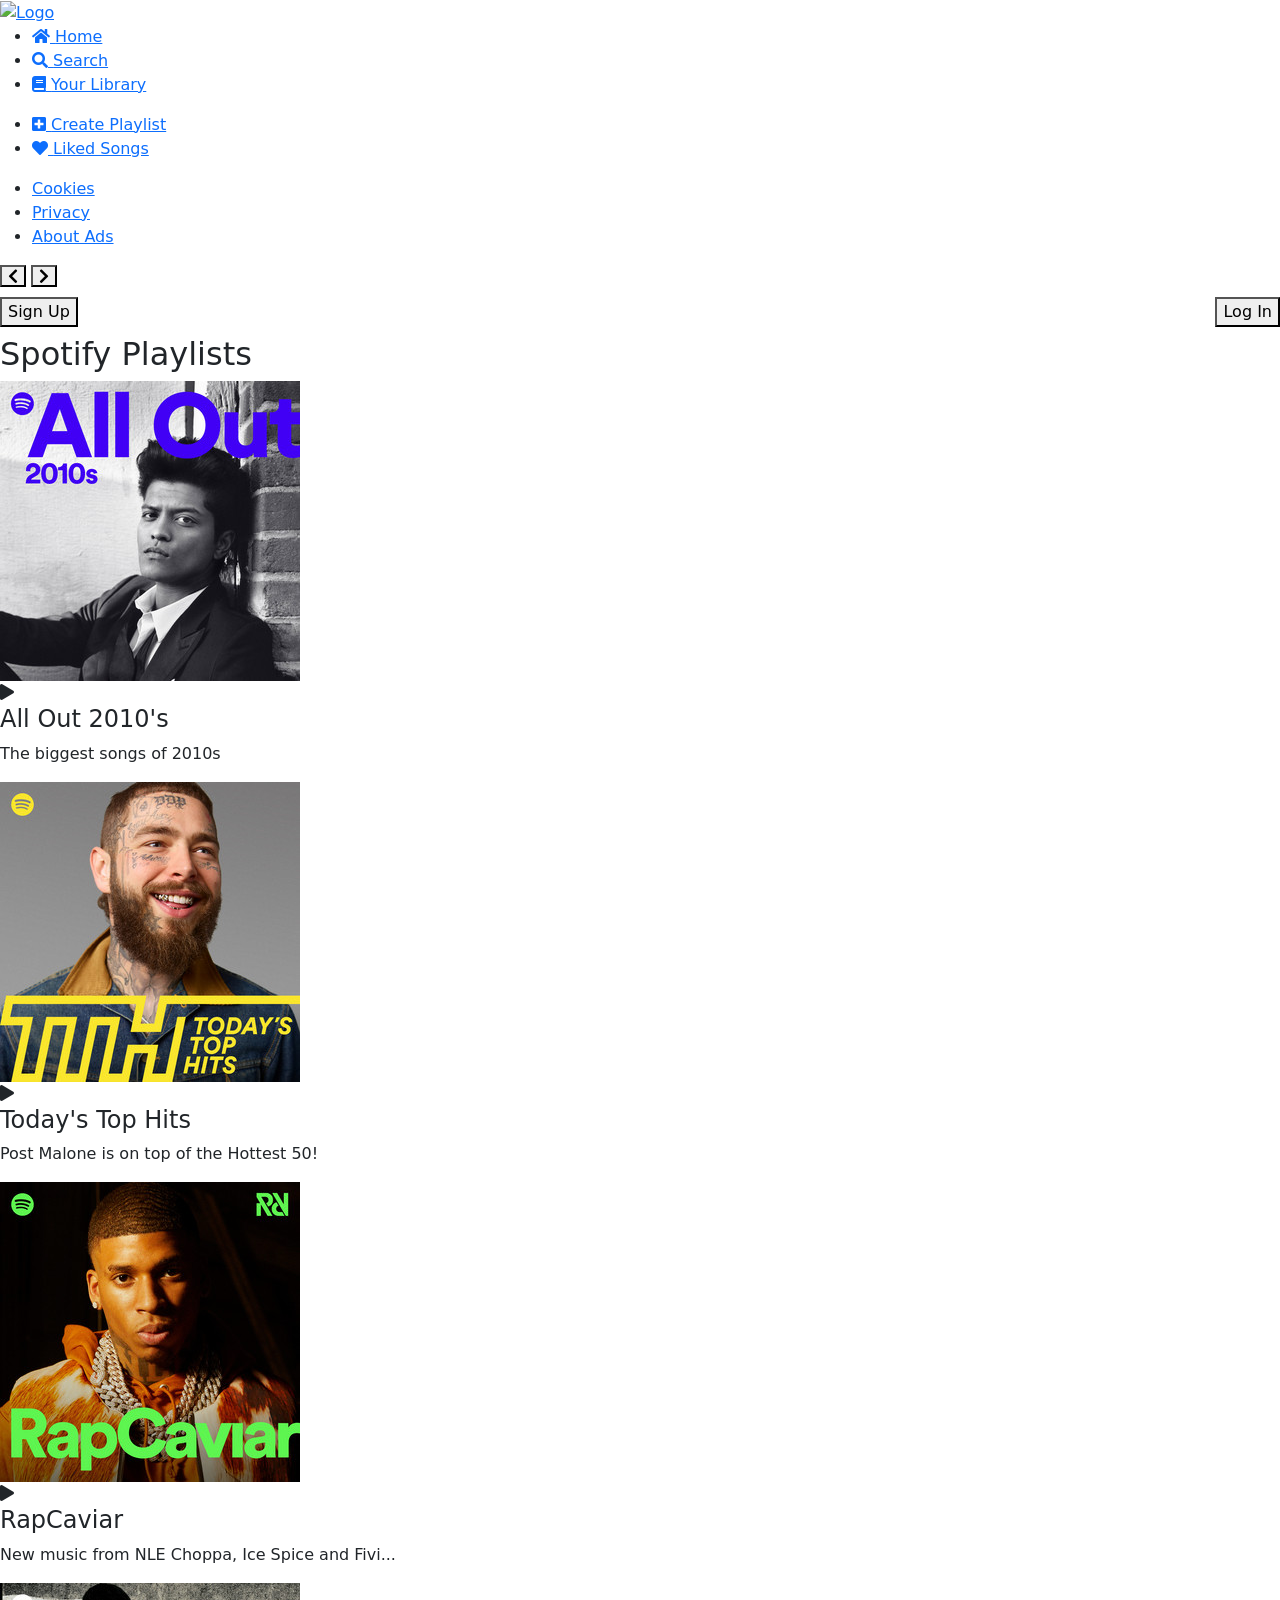
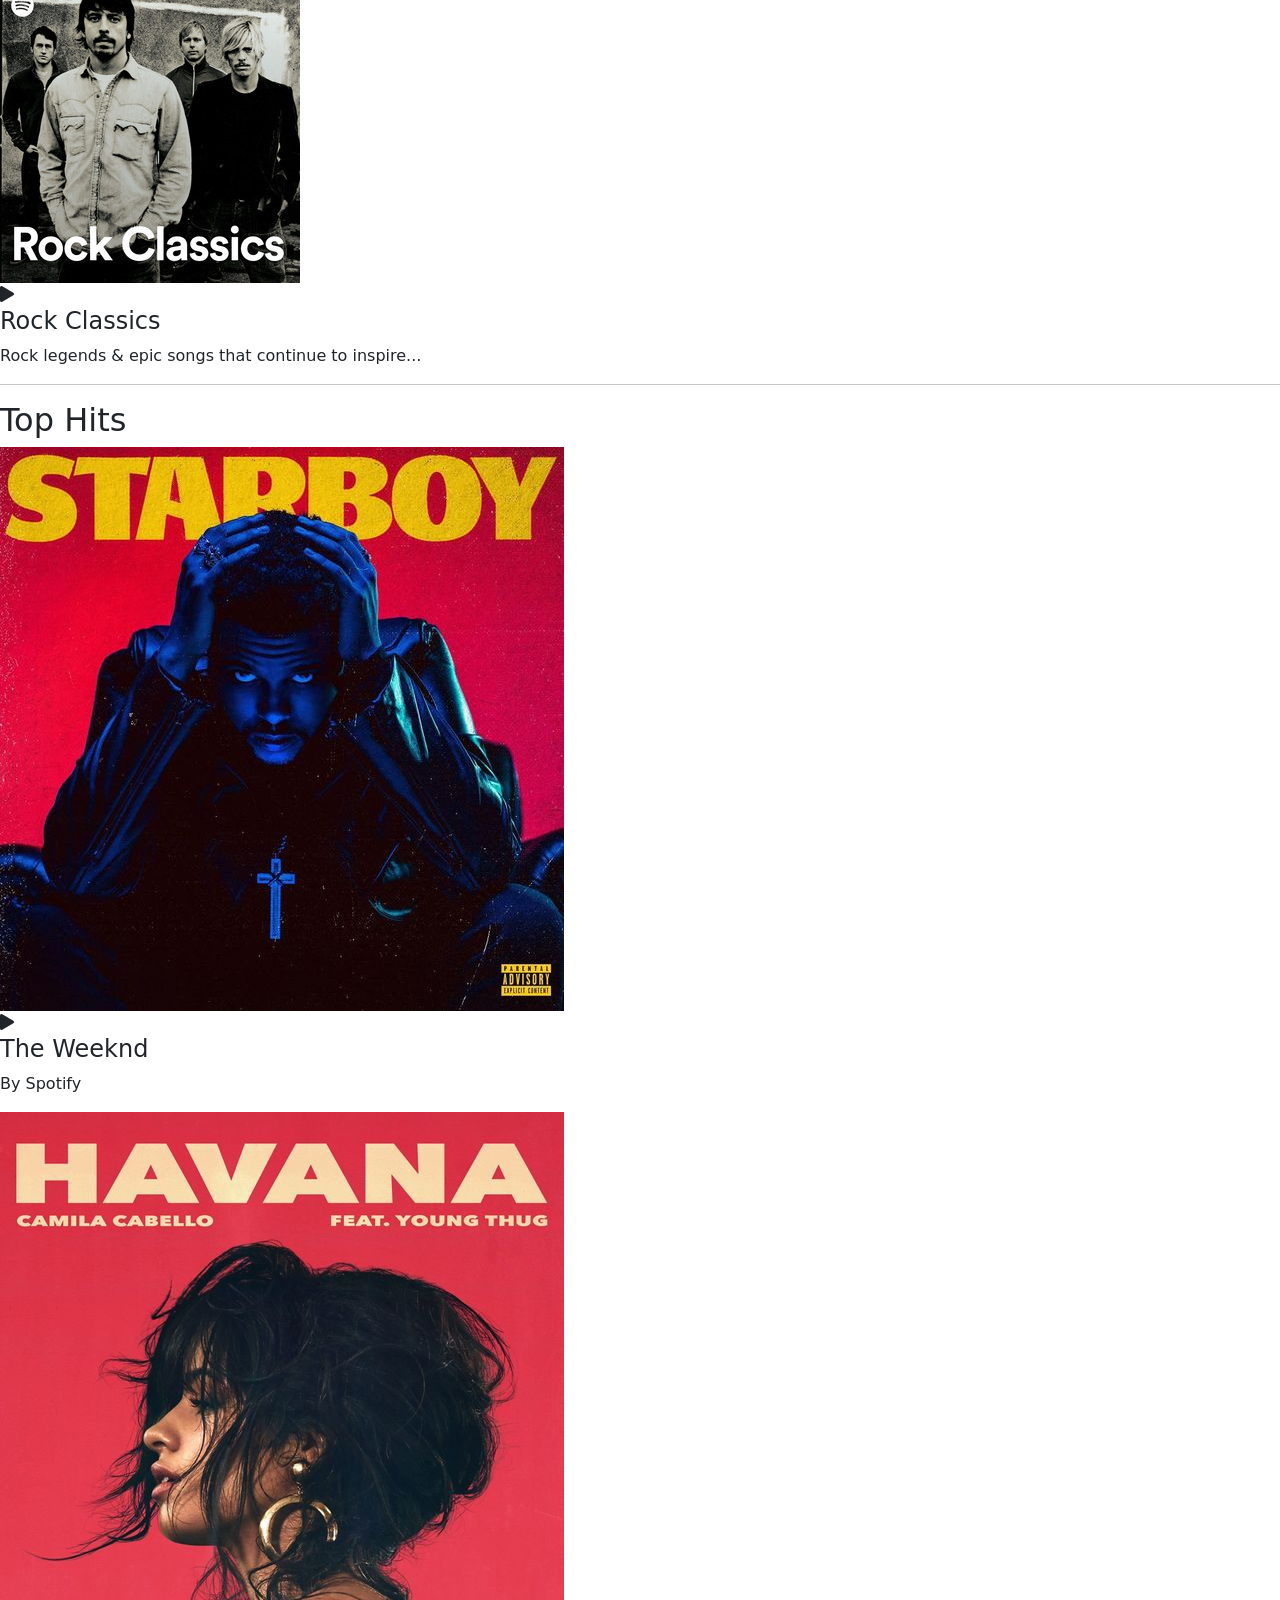
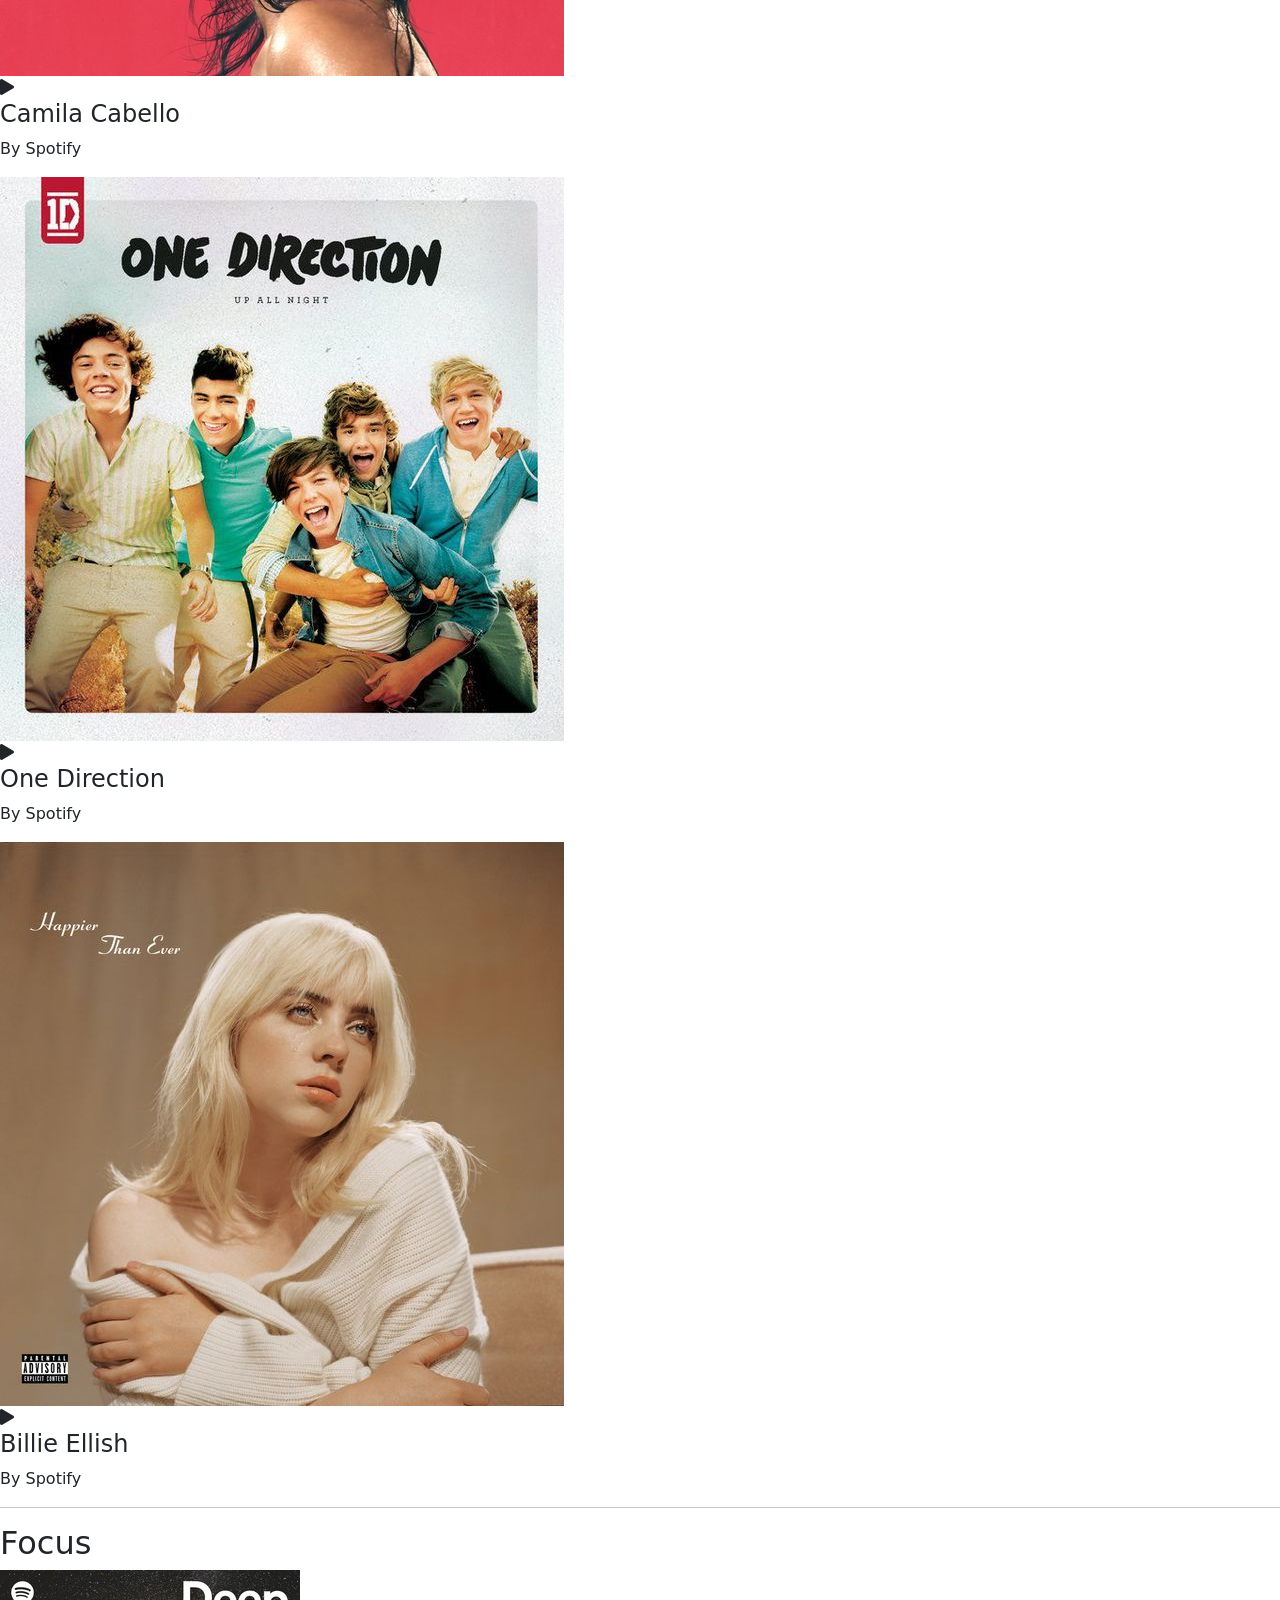
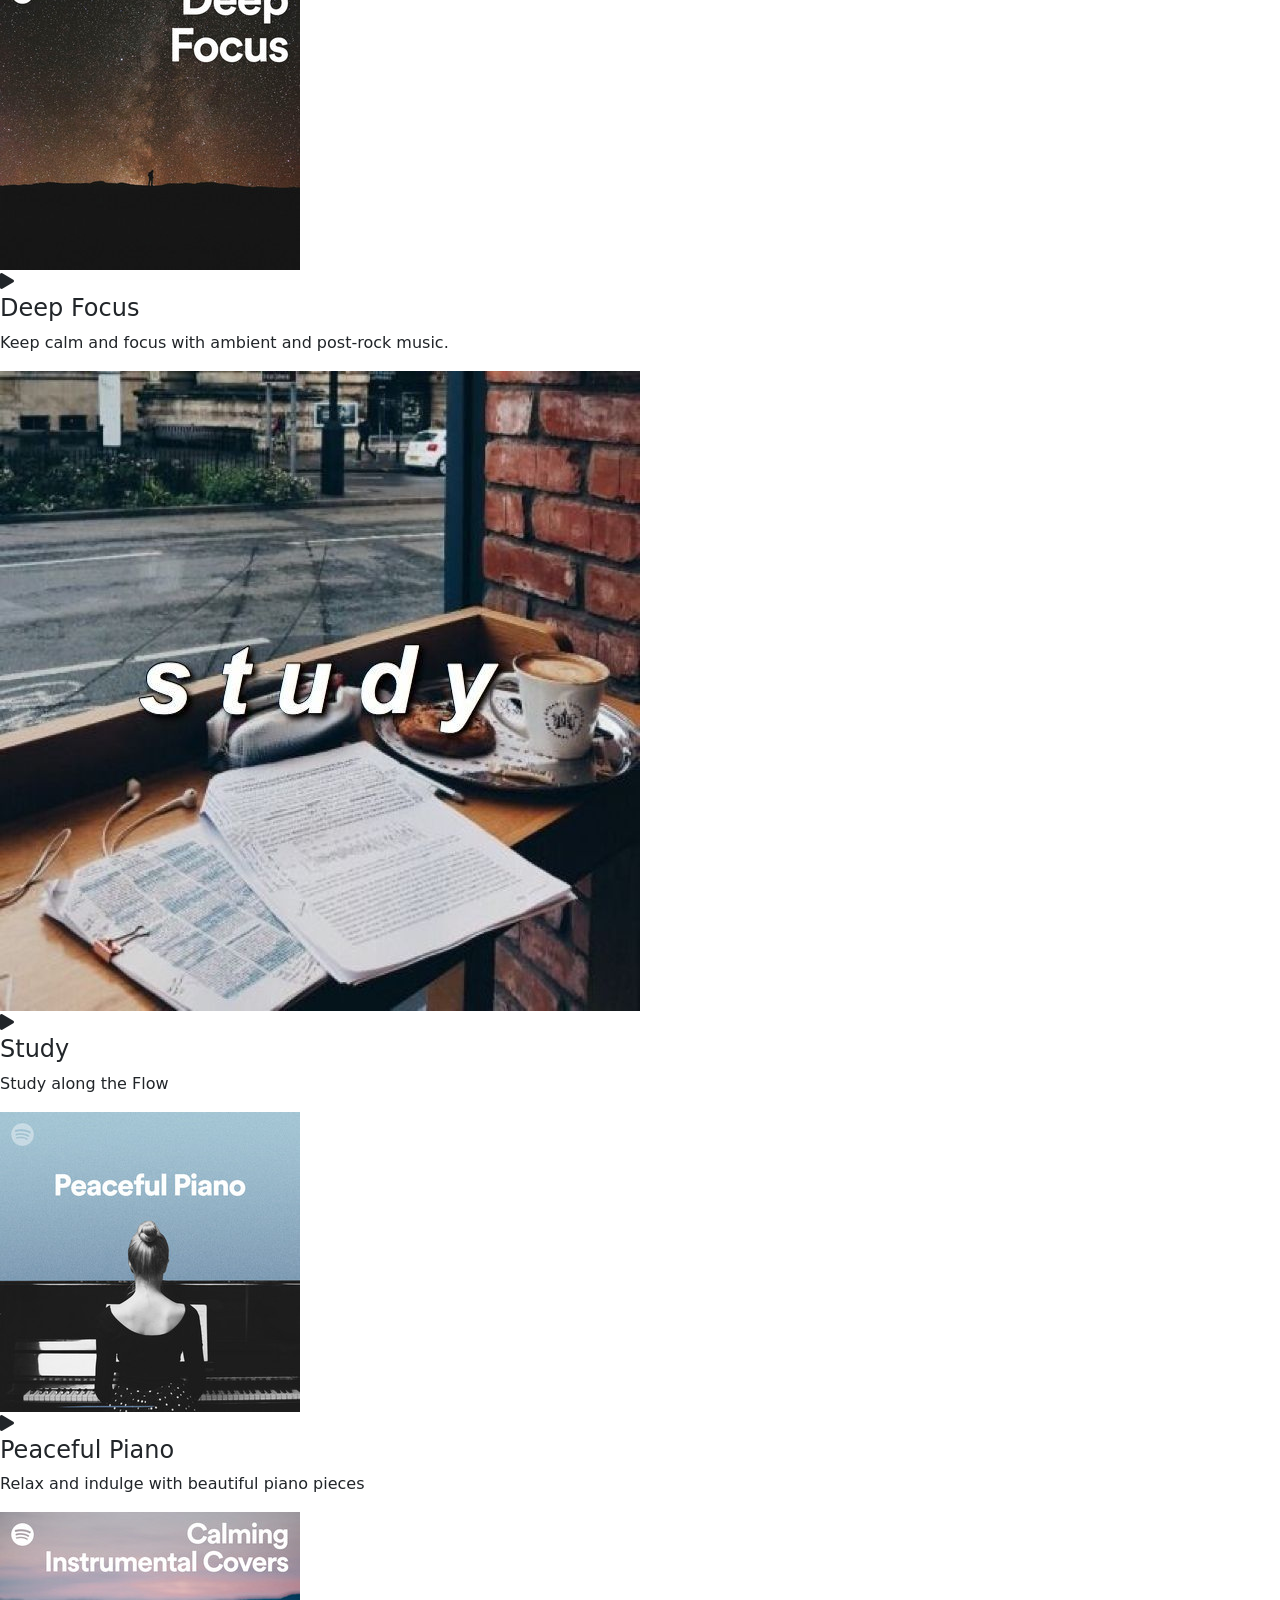
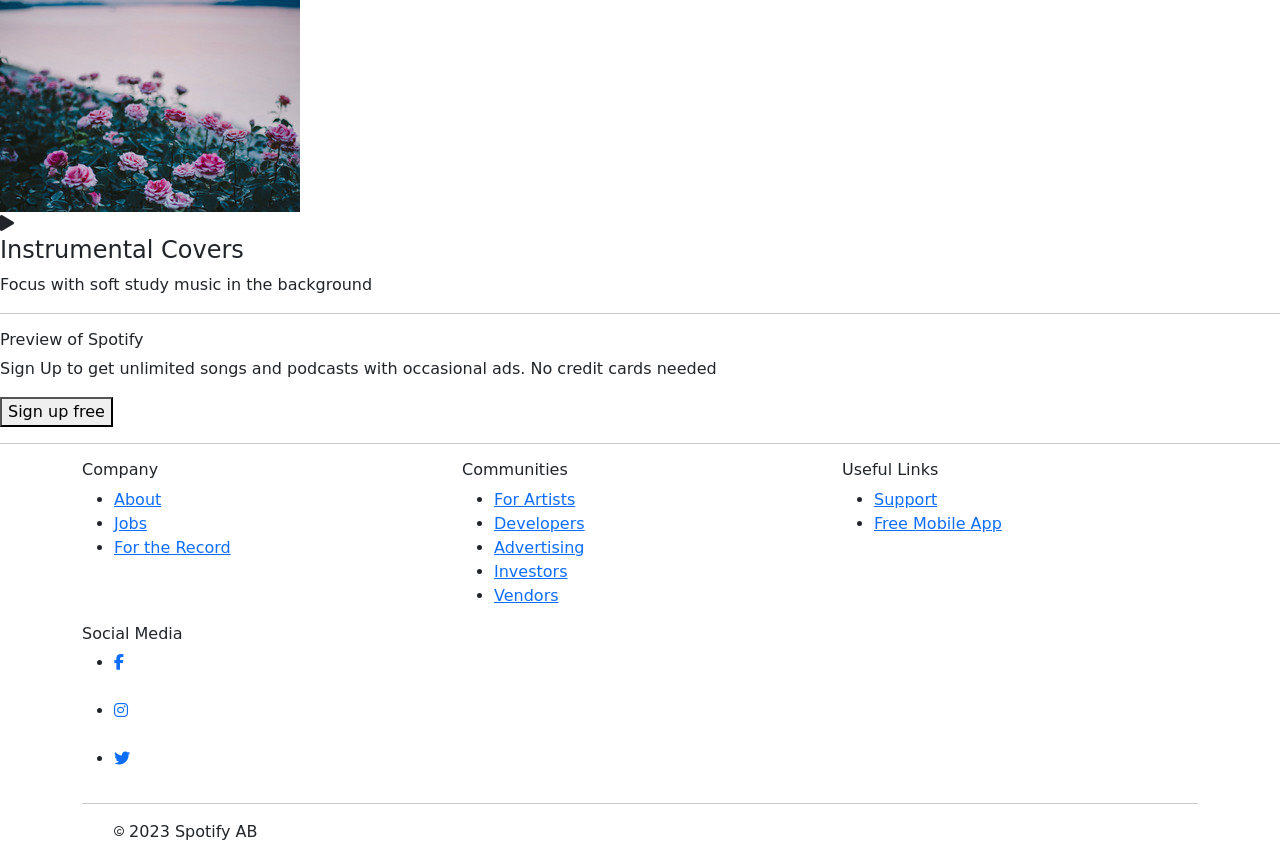
==== index.html @ f7d05b73 "Update and rename index.html.html to index.html" ====
<!DOCTYPE html>
<html lang="en">
    <head>
        <meta charset="UTF-8">
        <meta name="viewport" content="width=device-width, initial-scale=1.0">
        <meta http-equiv="X-UA-Compatible" content="IE=edge"> 
        <link href="https://cdn.jsdelivr.net/npm/bootstrap@5.2.3/dist/css/bootstrap.min.css" rel="stylesheet">
        <link rel="stylesheet" href="home.css">
        <link rel="stylesheet" type="text/css" href="https://cdnjs.cloudflare.com/ajax/libs/font-awesome/6.4.0/css/all.min.css">
        <link rel="stylesheet" href="https://cdnjs.cloudflare.com/ajax/libs/font-awesome/5.15.3/css/all.min.css" 
        integrity="sha512-JOZcJmyEkdR8XaWxkcFT+3m3C/xDm+hPPo10ihHZZ48vG2SwcEoRucX8MnMDMf1N7RGU6Y5uV8WU6nNvLY7BZQ==" crossorigin="anonymous" referrerpolicy="no-referrer" />

        <title>Spotify</title>
    </head>
    <body>

      <div class="sidebar">
        <div class="logo">
          <a href="#">
            <img src="https://storage.googleapis.com/pr-newsroom-wp/1/2018/11/Spotify_Logo_CMYK_Green.png" alt="Logo" />
          </a>
        </div>
  
        <div class="navigation">
          <ul>
            <li>
              <a href="#">
                <span class="fa fa-home"></span>
                <span>Home</span>
              </a>
            </li>
  
            <li>
              <a href="#">
                <span class="fa fa-search"></span>
                <span>Search</span>
              </a>
            </li>
  
            <li>
              <a href="#">
                <span class="fa fas fa-book"></span>
                <span>Your Library</span>
              </a>
            </li>
          </ul>
        </div>
  
        <div class="navigation">
          <ul>
            <li>
              <a href="#">
                <span class="fa fas fa-plus-square"></span>
                <span>Create Playlist</span>
              </a>
            </li>
  
            <li>
              <a href="#">
                <span class="fa fas fa-heart"></span>
                <span>Liked Songs</span>
              </a>
            </li>
          </ul>
        </div>
  
        <div class="policies">
          <ul>
            <li><a href="#">Cookies</li>
            <li><a href="#">Privacy</a></li>
            <li><a href="#">About Ads</a></li>  
          </ul>
          
        </div>
      </div>

      <!-- main container -->
      


      <div class="main-container">
        <div class="topbar">
          <div class="prev-next-buttons">
            <button type="button" class="fa fas fa-chevron-left"></button>
            <button type="button" class="fa fas fa-chevron-right"></button>
          </div>
  
          <div class="navbar">
            <button class="sign-up">Sign Up</button>
            <button type="button" class="login" onclick="navigateToLoginPage()">Log In</button>
          </div>
        </div>
        <div class="spotify-playlists">
          <h2>Spotify Playlists</h2>

          <div class="list">
            <div class="item">
              <img src="2010.jpg"/>
              <div class="play">
                <span class="fa fa-play"></span>
              </div>
              <h4>All Out 2010's</h4>
              <p>The biggest songs of 2010s</p>
            </div>
            <div class="item">
              <img src="post malone.jpg"/>
              <div class="play">
                <span class="fa fa-play"></span>
              </div>
              <h4>Today's Top Hits</h4>
              <p>Post Malone is on top of the Hottest 50!</p>
            </div>
            <div class="item">
              <img src="rap caviar.jpg"/>
              <div class="play">
                <span class="fa fa-play"></span>
              </div>
              <h4>RapCaviar</h4>
              <p>New music from NLE Choppa, Ice Spice and Fivi...</p>
            </div>
            <div class="item">
              <img src="rock classics.jpg"/>
              <div class="play">
                <span class="fa fa-play"></span>
              </div>
              <h4>Rock Classics</h4>
              <p>Rock legends & epic songs that continue to inspire...</p>
            </div>
            <hr>
          </div>
          
        </div>
        <div class="spotify-playlists">
          <h2>Top Hits</h2>

          <div class="list">
            <div class="item">
              <img src="weeknd.jpg"/>
              <div class="play">
                <span class="fa fa-play"></span>
              </div>
              <h4>The Weeknd</h4>
              <p>By Spotify</p>
            </div>
            <div class="item">
              <img src="havana.jpg"/>
              <div class="play">
                <span class="fa fa-play"></span>
              </div>
              <h4>Camila Cabello</h4>
              <p>By Spotify</p>
            </div>
            <div class="item">
              <img src="one direction.jpg"/>
              <div class="play">
                <span class="fa fa-play"></span>
              </div>
              <h4>One Direction</h4>
              <p>By Spotify</p>
            </div>
            <div class="item">
              <img src="billlie.jpg"/>
              <div class="play">
                <span class="fa fa-play"></span>
              </div>
              <h4>Billie Ellish</h4>
              <p>By Spotify</p>
            </div>
            <hr>
          </div>
          
        </div>
        <div class="spotify-playlists">
          <h2>Focus</h2>

          <div class="list">
            <div class="item">
              <img src="focus.jpg"/>
              <div class="play">
                <span class="fa fa-play"></span>
              </div>
              <h4>Deep Focus</h4>
              <p>Keep calm and focus with ambient and post-rock music.</p>
            </div>
            <div class="item">
              <img src="study.jpg"/>
              <div class="play">
                <span class="fa fa-play"></span>
              </div>
              <h4>Study</h4>
              <p>Study along the Flow</p>
            </div>
            <div class="item">
              <img src="peaceful piano.jpg"/>
              <div class="play">
                <span class="fa fa-play"></span>
              </div>
              <h4>Peaceful Piano</h4>
              <p>Relax and indulge with beautiful piano pieces</p>
            </div>
            <div class="item">
              <img src="instrumental.jpg"/>
              <div class="play">
                <span class="fa fa-play"></span>
              </div>
              <h4>Instrumental Covers</h4>
              <p>Focus with soft study music in the background</p>
            </div>
            <hr>
          </div>
          
        </div>

        


        

        <!--preview-->
        <div class="preview">
          <div class="text">
            <h6>Preview of Spotify</h6>
            <p>Sign Up to get unlimited songs and podcasts with occasional ads. No credit cards needed</p>
          </div>
          <div class="button">
            <button type="button">Sign up free</button>

          </div>
        </div>
        <hr>

        <footer>
          <div class="container">
            <div class="row">
              <div class="col-md-4">
                <h6>Company</h6>
                <ul>
                  <li><a href="#">About</a></li>
                  <li><a href="#">Jobs</a></li>
                  <li><a href="#">For the Record</a></li>
                  
                  
  
                </ul>
              </div>
              <div class="col-md-4">
                <h6>Communities</h6>
                <ul>
                  <li><a href="#">For Artists</a></li>
                  <li><a href="#">Developers</a></li>
                  <li><a href="#">Advertising</a></li>
                  <li><a href="#">Investors</a></li>
                  <li><a href="#">Vendors</a></li>
                </ul>
              </div>
              <div class="col-md-4">
                <h6>Useful Links</h6>
                <ul>
                  <li><a href="#">Support</a></li>
                  <li><a href="#">Free Mobile App</a></li>
                </ul>
              </div>
              <div class="col-md-4 social-media">
                <h6>Social Media</h6>
                <ul class="social">
                  <li><a href="#"><i class="fa-brands fa-facebook-f"></i></a></li>&nbsp;&nbsp;&nbsp;&nbsp;
                  <li><a href="#"><i class="fa-brands fa-instagram"></i></a></li>&nbsp;&nbsp;&nbsp;&nbsp;
                  <li><a href="#"><i class="fa-brands fa-twitter"></i></a></li>
                </ul>
              </div>
            </div>
            <hr>
            <div class="spotify-2023">
              <ul><i class="fa-regular fa-copyright fa-2xs"></i>&nbsp;2023 Spotify AB</ul>
            </div>
          </div>
        </footer>
      </div>
      <script
        src="https://kit.fontawesome.com/23cecef777.js"
        crossorigin="anonymous"
      ></script>
      <script src="app.js"></script>
    </body>
</html>
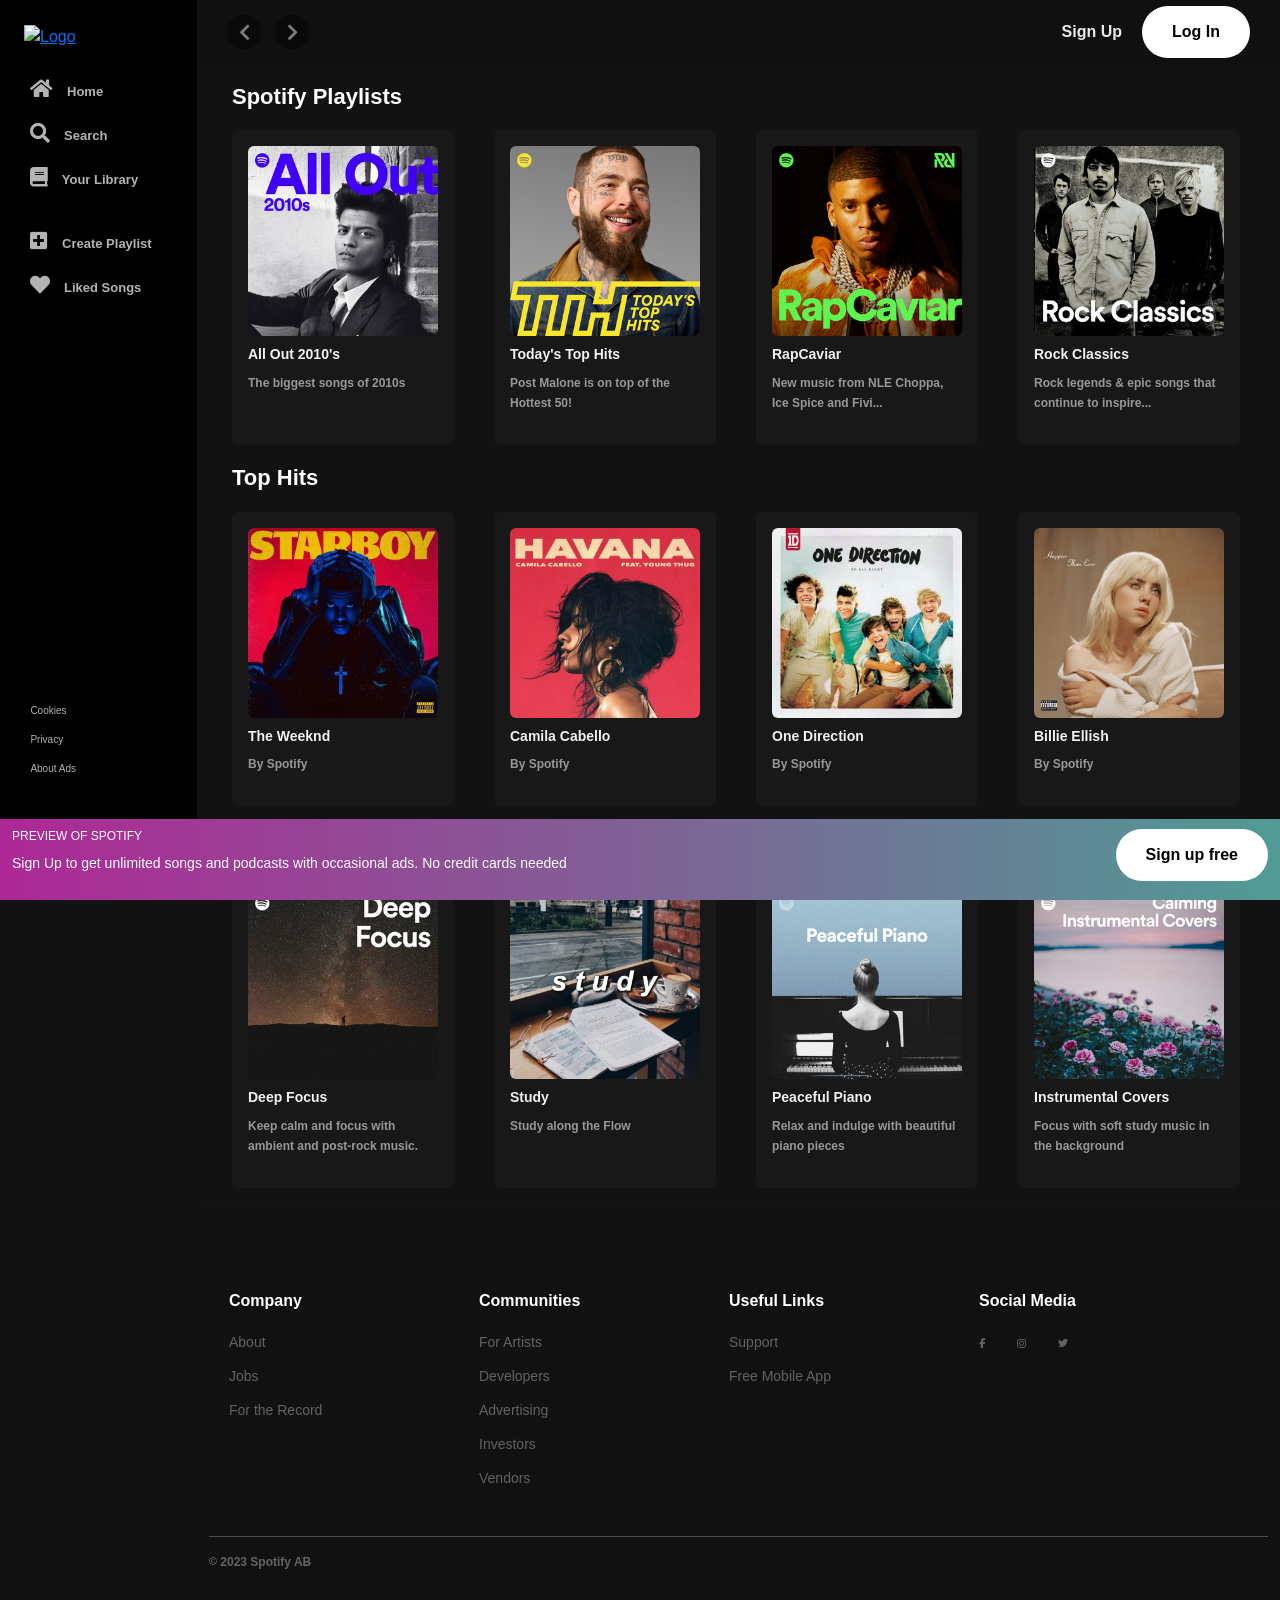
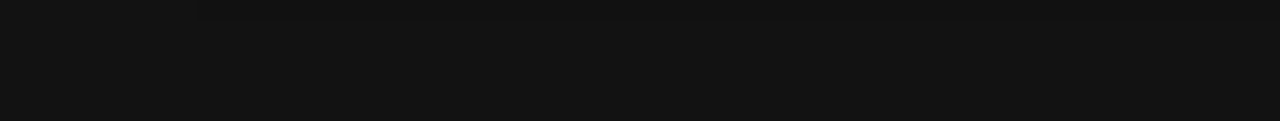
==== commit a29489a6: "Update index.html" ====
--- a/index.html
+++ b/index.html
@@ -5,7 +5,7 @@
         <meta name="viewport" content="width=device-width, initial-scale=1.0">
         <meta http-equiv="X-UA-Compatible" content="IE=edge"> 
         <link href="https://cdn.jsdelivr.net/npm/bootstrap@5.2.3/dist/css/bootstrap.min.css" rel="stylesheet">
-        <link rel="stylesheet" href="home.css">
+        <link rel="stylesheet" href="./css/home.css">
         <link rel="stylesheet" type="text/css" href="https://cdnjs.cloudflare.com/ajax/libs/font-awesome/6.4.0/css/all.min.css">
         <link rel="stylesheet" href="https://cdnjs.cloudflare.com/ajax/libs/font-awesome/5.15.3/css/all.min.css" 
         integrity="sha512-JOZcJmyEkdR8XaWxkcFT+3m3C/xDm+hPPo10ihHZZ48vG2SwcEoRucX8MnMDMf1N7RGU6Y5uV8WU6nNvLY7BZQ==" crossorigin="anonymous" referrerpolicy="no-referrer" />
--- a/css/home.css
+++ b/css/home.css
@@ -0,0 +1,392 @@
+@import url('https://fonts.googleapis.com/css2?family=Montserrat:wght@100;200;400;500&family=Poppins&display=swap');
+* {
+  padding: 0;
+  margin: 0;
+}
+
+body {
+  background-color: #121212;
+  font-family: 'Montserrat', sans-serif;
+}
+
+.sidebar {
+  position: fixed;
+  left: 0;
+  top: 0;
+  bottom: 0;
+  width: 197px;
+  background-color: #000000;
+  padding: 24px;
+}
+
+.sidebar .logo img {
+  width: 130px;
+}
+.sidebar .navigation ul {
+  list-style: none;
+  margin-top: 20px;
+  padding-left: 0.4rem;
+  
+}
+.sidebar .navigation ul li {
+  padding: 10px 0px;
+
+}
+.sidebar .navigation ul li a {
+  color: #b3b3b3;
+  text-decoration: none;
+  font-weight: bold;
+  font-size: 13px;
+}
+.sidebar .navigation ul li a:hover,
+.sidebar .navigation ul li a:active,
+.sidebar .navigation ul li a:focus {
+  color: #ffffff;
+}
+.sidebar .navigation ul li a:hover .fa,
+.sidebar .navigation ul li a:active .fa,
+.sidebar .navigation ul li a:focus .fa {
+  color: #b3b3b3;
+}
+.sidebar .navigation ul li .fa {
+  font-size: 20px;
+  margin-right: 10px;
+}
+.sidebar .navigation ul li a:hover .fa:hover,
+.sidebar .navigation ul li a:hover .fa:active,
+.sidebar .navigation ul li a:hover .fa:focus {
+  color: #ffffff;
+}
+
+
+.sidebar .policies {
+  display: flex;
+  position: absolute;
+  bottom: 100px;
+}
+
+.sidebar .policies ul {
+  list-style: none;
+  padding-left: 0.4rem;
+}
+.sidebar .policies ul li {
+  padding-bottom: 5px;
+}
+.sidebar .policies ul li a {
+  color: #b3b3b3;
+  font-weight: 500;
+  text-decoration: none;
+  font-size: 10px;
+}
+.sidebar .policies ul li a:hover,
+.sidebar .policies ul li a:active,
+.sidebar .policies ul li a:focus {
+  text-decoration: underline;
+}
+
+.main-container{
+  margin-left: 197px;
+  margin-bottom: 100px;
+}
+
+/*topbar*/
+
+.topbar{
+  display: flex;
+  bottom: 0;
+  justify-content:space-between ;
+  background-color: #101010;
+  padding: 14px 30px;
+  
+}
+
+.topbar .prev-next-buttons button{
+  color: #7a7a7a;
+  cursor: not-allowed;
+  width: 34px;
+  height: 34px;
+  font-size: 18px;
+  border: 0px;
+  border-radius: 100%;
+  margin-right: 10px;
+  background-color: #090909;
+
+}
+
+.topbar{
+  display: flex;
+  align-items: center;
+  width: 100%;
+  height: 64px;
+  min-width: 0;
+  pointer-events: none;
+  z-index: 2;
+
+}
+
+.topbar .navbar ul{
+  list-style: none;
+}
+
+
+.topbar .navbar .login{
+  background-color: #ffffff;
+  color: #000000;
+  font-size: 16px;
+  font-weight: bold;
+  padding: 14px 30px;
+  border: none;
+  border-radius: 40px;
+  cursor: pointer;
+  margin-left: 20px;
+
+}
+
+.sign-up{
+  background-color: transparent;
+  display: inline-flex;
+  border: 1px;
+  border-color: #636363;
+  border-radius: 500px;
+  cursor: pointer;
+  position: relative;
+  text-align: center;
+  color: #ebebeb;
+  font-size: 1rem;
+  font-weight: 700;
+}
+
+
+
+.topbar .navbar .login:hover,
+.topbar .navbar .login:active,
+.topbar .navbar .login:focus{
+  background-color: #f2f2f2;
+
+}
+
+.login a:link{
+  text-decoration: none;
+  color: #121212;
+}
+
+.topbar .navbar .sign-up:hover,
+.topbar .navbar .sign-up:active,
+.topbar .navbar .sign-up:focus{
+  background-color: transparent;
+
+}
+
+
+
+
+
+.spotify-playlists{
+  padding-left: 20px 40px;
+  padding-left: 35px;
+}
+
+.spotify-playlists h2{
+  color: #ffffff;
+  font-size: 22px;
+  margin-bottom: 20px;
+  font-weight: bold;
+  margin-top: 20px;
+
+}
+
+.spotify-playlists .list {
+  display: flex;
+  gap: 40px;
+  overflow: hidden;
+}
+
+.spotify-playlists .list .item{
+  min-width: 160px;
+  width: 350px;
+  padding: 16px;
+  background-color: #181818;
+  border-radius: 6px;
+  cursor: pointer;
+  transition: all ease 0.4s;
+  
+}
+
+.spotify-playlists .list .item:hover{
+  background-color: #252525;
+
+}
+
+.spotify-playlists .list .item img{
+  width: 100%;
+  border-radius: 6px;
+  margin-bottom: 10px;
+
+}
+.spotify-playlists .list .item .play{
+  position: relative;
+}
+
+.spotify-playlists .list .item .play .fa{
+  position: absolute;
+  right: 10px;
+  top:-60px;
+  padding:18px;
+  background-color: #1dd954;
+  border-radius: 100%;
+  opacity: 0;
+  transition: all ease 0.4s;
+}
+
+.spotify-playlists .list .item:hover .play .fa{
+  opacity: 1;
+  transform:translateY(-20px)
+
+}
+
+.spotify-playlists .list .item h4{
+  color: #f2f2f2;
+  font-size: 14px;
+  margin-bottom: 10px ;
+  white-space: nowrap;
+  overflow: hidden;
+  text-overflow: ellipsis;
+  font-weight: bold;
+}
+
+.spotify-playlists .list .item p{
+  color: #989898;
+  font-size: 12px;
+  line-height: 20px;
+  font-weight: 600;
+  text-overflow: ellipsis;
+}
+
+.spotify-playlists hr{
+  margin: 70px 0px 0px;
+  border-color: #636363;
+
+}
+
+.preview{
+  position: fixed;
+  height: auto;
+  bottom: 0;
+  left: 0;
+  right: 0;
+  background: linear-gradient(to right,#ae2896,#509b95);
+  padding: 10px 12px;
+  display: flex;
+  justify-content: space-between;
+  margin-bottom: 0px;
+
+}
+.preview h6{
+  color: #ffffff;
+  text-transform: uppercase;
+  font-weight: 400;
+  margin-bottom: 10px;
+  font-size: 12px;
+
+}
+.preview p{
+  color: #ffffff;
+  font-size: 14px;
+  font-weight: 500;
+}
+
+.preview button{
+  background-color: #ffffff;
+  border-radius: 40px;
+  color: #000000;
+  font-size: 16px;
+  padding: 14px 30px;
+  border: none;
+  font-weight: bold;
+  cursor: pointer;
+}
+
+
+footer {
+  background-color: #111;
+  color: #fff;
+  padding: 50px 0;
+  
+}
+
+.row{
+  display: flex;
+  flex-direction: row;
+  flex-wrap: wrap;
+  padding:20px;
+
+}
+
+
+footer h6 {
+  margin-top: 0;
+  margin-bottom: 20px;
+  font-weight: 600;
+  color:rgb(255, 255, 255);
+  font-size: 1rem;
+}
+
+footer ul {
+  list-style: none;
+  padding-left: 0;
+  margin-bottom: 0;
+}
+
+footer ul li {
+  margin-bottom: 10px;
+}
+
+footer ul li a {
+  color: #fff;
+  font-weight: 400;
+  font-size: 14px;
+
+}
+
+footer ul.social li {
+  display: inline-block;
+  margin-right: 10px;
+}
+
+footer ul.social li a {
+  color: #fff;
+  font-size: 10px;
+  transition: all 0.3s ease;
+  
+}
+
+footer ul.social li a:hover{
+  transform: scale(1.2);
+}
+
+footer ul li a:link{
+  color: #636363;
+}
+
+@media (max-width: 767px) {
+  footer ul.social li {
+    display: block;
+    margin-bottom: 10px;
+  }
+}
+
+
+.col-md-4 ul li a:link{
+  text-decoration: none;
+
+}
+
+.col-md-4{
+  width: 250px;
+}
+
+.spotify-2023 ul{
+  font-size:12px ;
+  font-weight: 700;
+  color: #636363;
+}
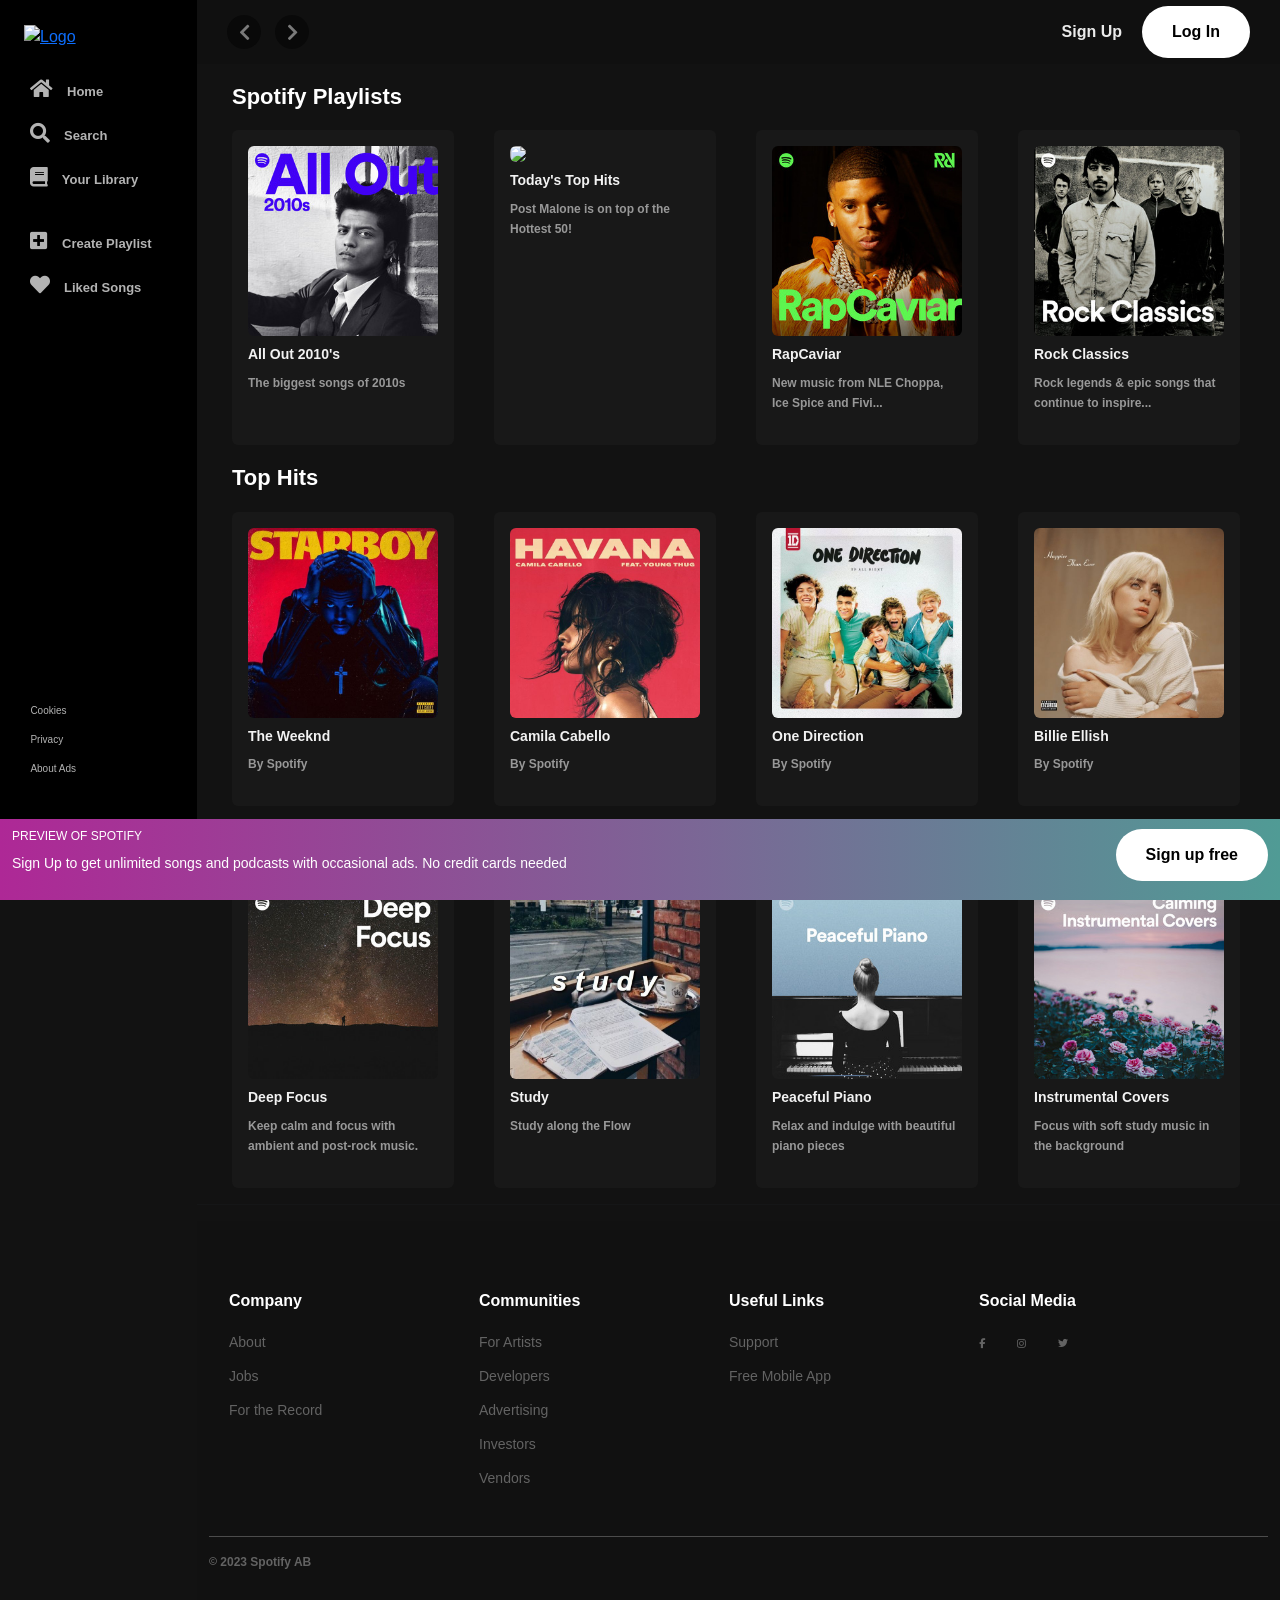
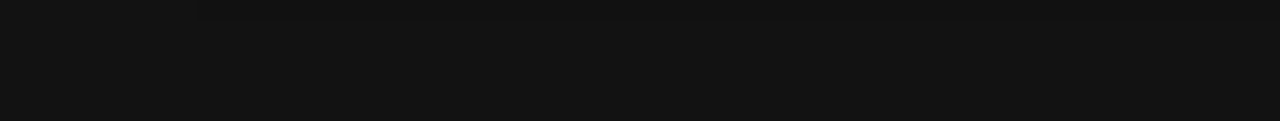
==== commit 361b6866: "Update index.html" ====
--- a/index.html
+++ b/index.html
@@ -95,7 +95,7 @@
 
           <div class="list">
             <div class="item">
-              <img src="2010.jpg"/>
+              <img src="./img/2010.jpg"/>
               <div class="play">
                 <span class="fa fa-play"></span>
               </div>
@@ -103,7 +103,7 @@
               <p>The biggest songs of 2010s</p>
             </div>
             <div class="item">
-              <img src="post malone.jpg"/>
+              <img src="./img/ost malone.jpg"/>
               <div class="play">
                 <span class="fa fa-play"></span>
               </div>
@@ -111,7 +111,7 @@
               <p>Post Malone is on top of the Hottest 50!</p>
             </div>
             <div class="item">
-              <img src="rap caviar.jpg"/>
+              <img src="./img/rap caviar.jpg"/>
               <div class="play">
                 <span class="fa fa-play"></span>
               </div>
@@ -119,7 +119,7 @@
               <p>New music from NLE Choppa, Ice Spice and Fivi...</p>
             </div>
             <div class="item">
-              <img src="rock classics.jpg"/>
+              <img src="./img/rock classics.jpg"/>
               <div class="play">
                 <span class="fa fa-play"></span>
               </div>
@@ -135,7 +135,7 @@
 
           <div class="list">
             <div class="item">
-              <img src="weeknd.jpg"/>
+              <img src="./img/weeknd.jpg"/>
               <div class="play">
                 <span class="fa fa-play"></span>
               </div>
@@ -143,7 +143,7 @@
               <p>By Spotify</p>
             </div>
             <div class="item">
-              <img src="havana.jpg"/>
+              <img src="./img/havana.jpg"/>
               <div class="play">
                 <span class="fa fa-play"></span>
               </div>
@@ -151,7 +151,7 @@
               <p>By Spotify</p>
             </div>
             <div class="item">
-              <img src="one direction.jpg"/>
+              <img src="./img/one direction.jpg"/>
               <div class="play">
                 <span class="fa fa-play"></span>
               </div>
@@ -159,7 +159,7 @@
               <p>By Spotify</p>
             </div>
             <div class="item">
-              <img src="billlie.jpg"/>
+              <img src="./img/billlie.jpg"/>
               <div class="play">
                 <span class="fa fa-play"></span>
               </div>
@@ -175,7 +175,7 @@
 
           <div class="list">
             <div class="item">
-              <img src="focus.jpg"/>
+              <img src="./img/focus.jpg"/>
               <div class="play">
                 <span class="fa fa-play"></span>
               </div>
@@ -183,7 +183,7 @@
               <p>Keep calm and focus with ambient and post-rock music.</p>
             </div>
             <div class="item">
-              <img src="study.jpg"/>
+              <img src="./img/study.jpg"/>
               <div class="play">
                 <span class="fa fa-play"></span>
               </div>
@@ -191,7 +191,7 @@
               <p>Study along the Flow</p>
             </div>
             <div class="item">
-              <img src="peaceful piano.jpg"/>
+              <img src="./img/peaceful piano.jpg"/>
               <div class="play">
                 <span class="fa fa-play"></span>
               </div>
@@ -199,7 +199,7 @@
               <p>Relax and indulge with beautiful piano pieces</p>
             </div>
             <div class="item">
-              <img src="instrumental.jpg"/>
+              <img src="./img/instrumental.jpg"/>
               <div class="play">
                 <span class="fa fa-play"></span>
               </div>
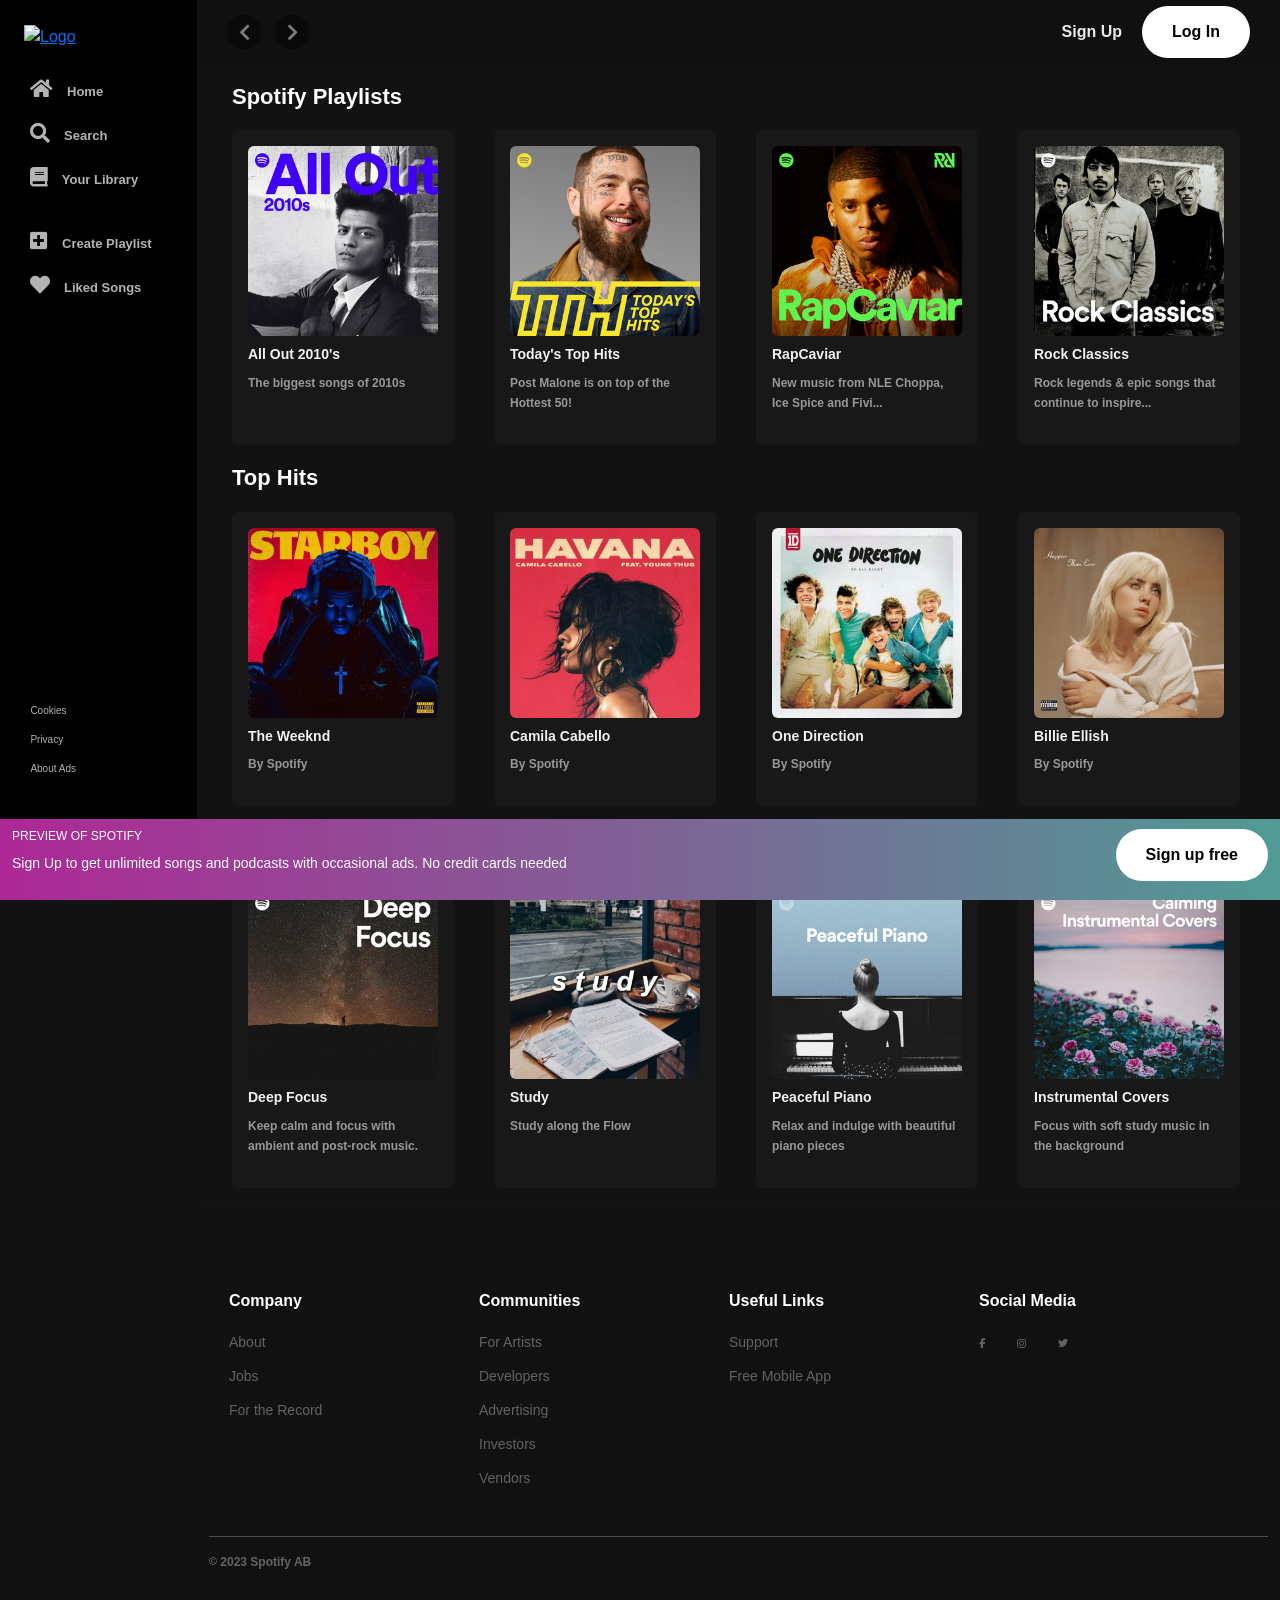
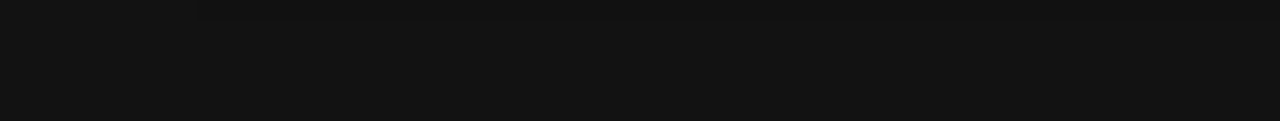
==== commit 3b7f385b: "Update index.html" ====
--- a/index.html
+++ b/index.html
@@ -103,7 +103,7 @@
               <p>The biggest songs of 2010s</p>
             </div>
             <div class="item">
-              <img src="./img/ost malone.jpg"/>
+              <img src="./img/post malone.jpg"/>
               <div class="play">
                 <span class="fa fa-play"></span>
               </div>
